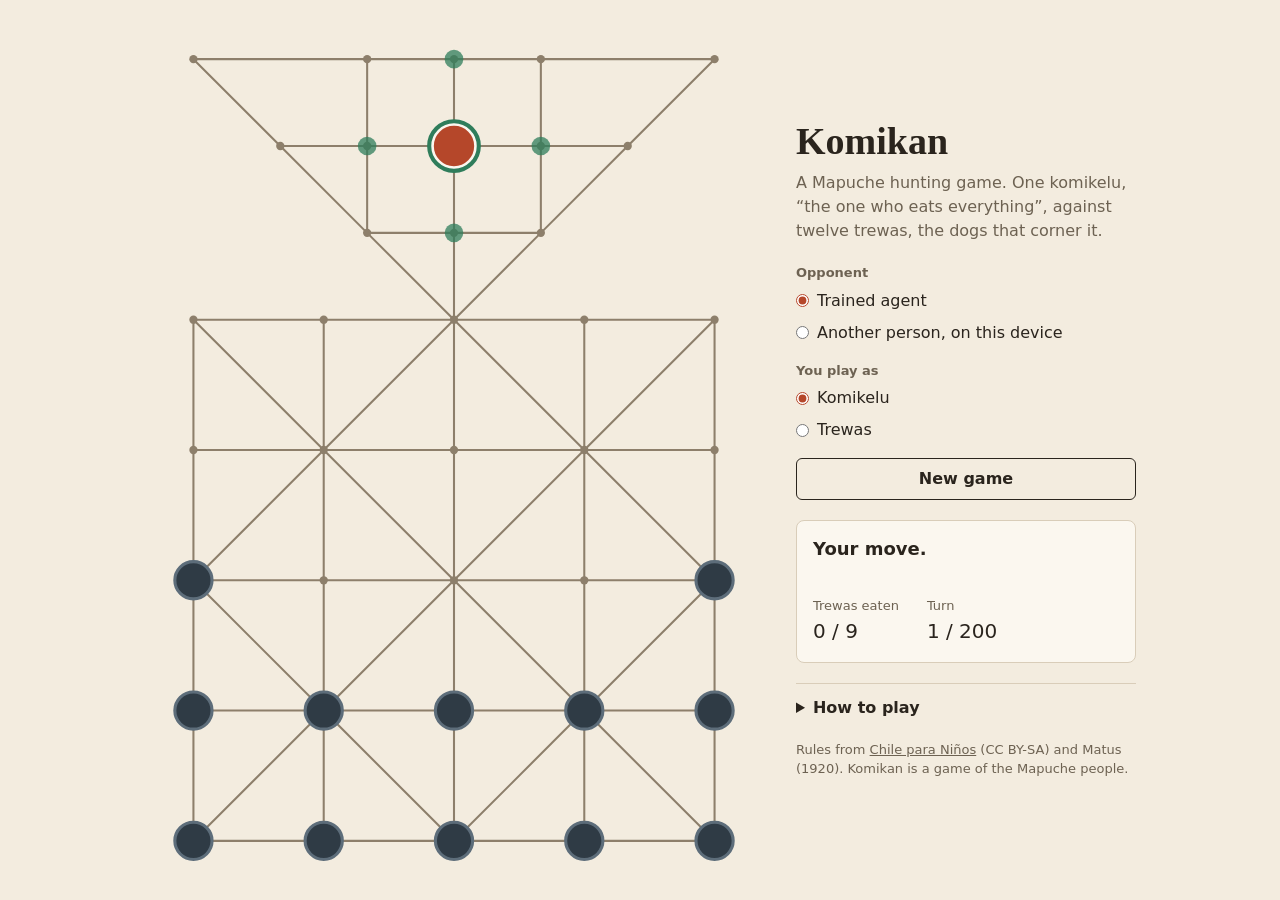
==== index.html @ dd30a128 "Add Komikan engine, Gymnasium env, trained agents and web game Rules engine with tests from the work" ====
<!doctype html>
<html lang="en">
<head>
  <meta charset="utf-8">
  <meta name="viewport" content="width=device-width, initial-scale=1">
  <title>Komikan</title>
  <meta name="description" content="Play Komikan, a traditional Mapuche hunting board game, against a friend or a trained reinforcement-learning agent.">
  <link rel="stylesheet" href="style.css">
</head>
<body>
  <main>
    <section class="board-area">
      <svg id="board" role="group" aria-label="Komikan board"></svg>
    </section>

    <aside class="panel">
      <header>
        <h1>Komikan</h1>
        <p class="lede">A Mapuche hunting game. One komikelu, “the one who eats everything”, against twelve trewas, the dogs that corner it.</p>
      </header>

      <form id="setup">
        <fieldset>
          <legend>Opponent</legend>
          <label><input type="radio" name="mode" value="agent" checked> Trained agent</label>
          <label><input type="radio" name="mode" value="human"> Another person, on this device</label>
        </fieldset>
        <fieldset id="role-choice">
          <legend>You play as</legend>
          <label><input type="radio" name="role" value="0" checked> Komikelu</label>
          <label><input type="radio" name="role" value="1"> Trewas</label>
        </fieldset>
        <p id="agent-note" class="note" hidden></p>
        <button type="submit" class="secondary">New game</button>
      </form>

      <div class="status">
        <p id="status" aria-live="polite"></p>
        <button id="end-turn" type="button" hidden>End turn</button>
        <dl>
          <div><dt>Trewas eaten</dt><dd id="captured"></dd></div>
          <div><dt>Turn</dt><dd id="turn"></dd></div>
        </dl>
      </div>

      <details>
        <summary>How to play</summary>
        <ul>
          <li>The komikelu moves first. Then players take turns.</li>
          <li>Every piece moves one point along a line, forwards or backwards.</li>
          <li>The komikelu can eat a trewa by jumping over it in a straight line onto an empty point. It may keep jumping in the same turn, or stop.</li>
          <li>Trewas can't jump or eat. They win by leaving the komikelu with no possible move.</li>
          <li>The komikelu wins by eating 9 trewas.</li>
          <li>Added for this version: a game still going after 200 turns is a draw.</li>
        </ul>
      </details>

      <footer>
        Rules from <a href="https://www.chileparaninos.cl">Chile para Niños</a> (CC BY-SA) and Matus (1920).
        Komikan is a game of the Mapuche people.
      </footer>
    </aside>
  </main>
  <script src="engine.js"></script>
  <script src="app.js"></script>
</body>
</html>
---- style.css ----
:root {
  color-scheme: light dark;
  --bg: #f3ecdf;
  --surface: #fbf7ef;
  --ink: #2a241d;
  --muted: #6d6252;
  --line: #8d7f6b;
  --rule: #d9cdb9;
  --komikelu: #b5472a;
  --trewa: #2f3b45;
  --trewa-edge: #5d6d7a;
  --target: #2f7d5b;
  --capture: #b5472a;
  --trail: #d9a441;
  --button: #2a241d;
  --button-ink: #fbf7ef;
}

@media (prefers-color-scheme: dark) {
  :root {
    --bg: #1d1a16;
    --surface: #27231e;
    --ink: #eee6d8;
    --muted: #a99d8b;
    --line: #85796a;
    --rule: #40392f;
    --komikelu: #e0704c;
    --trewa: #c4d0d9;
    --trewa-edge: #8fa0ad;
    --target: #5cc096;
    --capture: #e0704c;
    --trail: #d9a441;
    --button: #eee6d8;
    --button-ink: #1d1a16;
  }
}

* { box-sizing: border-box; }

body {
  margin: 0;
  background: var(--bg);
  color: var(--ink);
  font: 16px/1.5 ui-sans-serif, system-ui, -apple-system, "Segoe UI", sans-serif;
}

main {
  display: grid;
  grid-template-columns: minmax(0, 1fr) 340px;
  gap: 32px;
  max-width: 1040px;
  min-height: 100vh;
  margin: 0 auto;
  padding: 24px;
  align-items: center;
}

.board-area { display: flex; justify-content: center; }

#board { display: block; width: 100%; max-height: calc(100vh - 48px); touch-action: manipulation; }

#board .line { stroke: var(--line); stroke-width: 2; stroke-linecap: round; }
#board .dot { fill: var(--line); }
#board .trail { stroke: var(--trail); stroke-width: 7; stroke-linecap: round; opacity: .75; }

#board .piece { transition: transform .28s ease, opacity .28s ease; pointer-events: none; }
#board .piece circle { stroke-width: 3; }
#board .piece.komikelu circle { fill: var(--komikelu); stroke: var(--surface); }
#board .piece.trewa circle { fill: var(--trewa); stroke: var(--trewa-edge); }
#board .piece.eaten { opacity: 0; }

#board .hit { fill: transparent; outline: none; }
#board .ring { fill: none; stroke: transparent; stroke-width: 4; pointer-events: none; }
#board .target { fill: var(--target); opacity: 0; pointer-events: none; }

#board .point.movable .hit { cursor: pointer; }
#board .point.movable .ring { stroke: var(--target); stroke-width: 2; }
#board .point.movable:hover .ring,
#board .point.movable .hit:focus-visible ~ .ring { stroke: var(--muted); }
#board .point.selected .ring { stroke: var(--target); stroke-width: 4; }

#board .point.can-step .hit,
#board .point.can-jump .hit { cursor: pointer; }
#board .point.can-step .target { opacity: .75; }
#board .point.can-jump .target { opacity: .9; fill: var(--capture); }
#board .point.can-step:hover .ring,
#board .point.can-step .hit:focus-visible ~ .ring { stroke: var(--target); }
#board .point.can-jump:hover .ring,
#board .point.can-jump .hit:focus-visible ~ .ring { stroke: var(--capture); }

.panel { display: flex; flex-direction: column; gap: 20px; }

h1 { margin: 0; font: 600 38px/1.1 ui-serif, Georgia, "Times New Roman", serif; }
.lede { margin: 8px 0 0; color: var(--muted); }

form { display: flex; flex-direction: column; gap: 14px; }
fieldset { margin: 0; padding: 0; border: 0; display: flex; flex-direction: column; gap: 4px; }
fieldset[disabled] { opacity: .45; }
legend { padding: 0; margin-bottom: 4px; font-size: 13px; font-weight: 600; color: var(--muted); }
label { display: flex; align-items: center; gap: 8px; min-height: 28px; cursor: pointer; }
input[type="radio"] { accent-color: var(--komikelu); margin: 0; }
.note { margin: 0; font-size: 14px; color: var(--muted); }

button {
  font: inherit;
  font-weight: 600;
  min-height: 42px;
  padding: 0 16px;
  border-radius: 6px;
  cursor: pointer;
  border: 1.5px solid var(--button);
  background: var(--button);
  color: var(--button-ink);
}
button.secondary { background: transparent; color: var(--ink); }
button:focus-visible, summary:focus-visible, input:focus-visible, a:focus-visible { outline: 2px solid var(--target); outline-offset: 2px; }

.status {
  display: flex;
  flex-direction: column;
  gap: 12px;
  padding: 16px;
  border-radius: 8px;
  background: var(--surface);
  border: 1px solid var(--rule);
}
#status { margin: 0; font-weight: 600; font-size: 18px; line-height: 1.3; min-height: 2.6em; }
dl { display: flex; gap: 28px; margin: 0; }
dt { font-size: 13px; color: var(--muted); }
dd { margin: 0; font-size: 20px; font-variant-numeric: tabular-nums; }

details { border-top: 1px solid var(--rule); padding-top: 12px; }
summary { cursor: pointer; font-weight: 600; }
details ul { margin: 10px 0 0; padding-left: 18px; font-size: 15px; }
details li { margin-bottom: 6px; }

footer { font-size: 13px; color: var(--muted); }
a { color: inherit; }

@media (max-width: 760px) {
  main { grid-template-columns: minmax(0, 1fr); padding: 16px; gap: 20px; align-items: start; }
  #board { max-height: none; }
  /* Keep the live game status beside the board; setup and rules come after it. */
  .panel { display: contents; }
  .panel header { order: -1; }
  .board-area { order: 0; }
  .status { order: 1; }
  #setup { order: 2; }
  details { order: 3; }
  footer { order: 4; }
  h1 { font-size: 30px; }
}

@media (prefers-reduced-motion: reduce) {
  #board .piece { transition: none; }
}
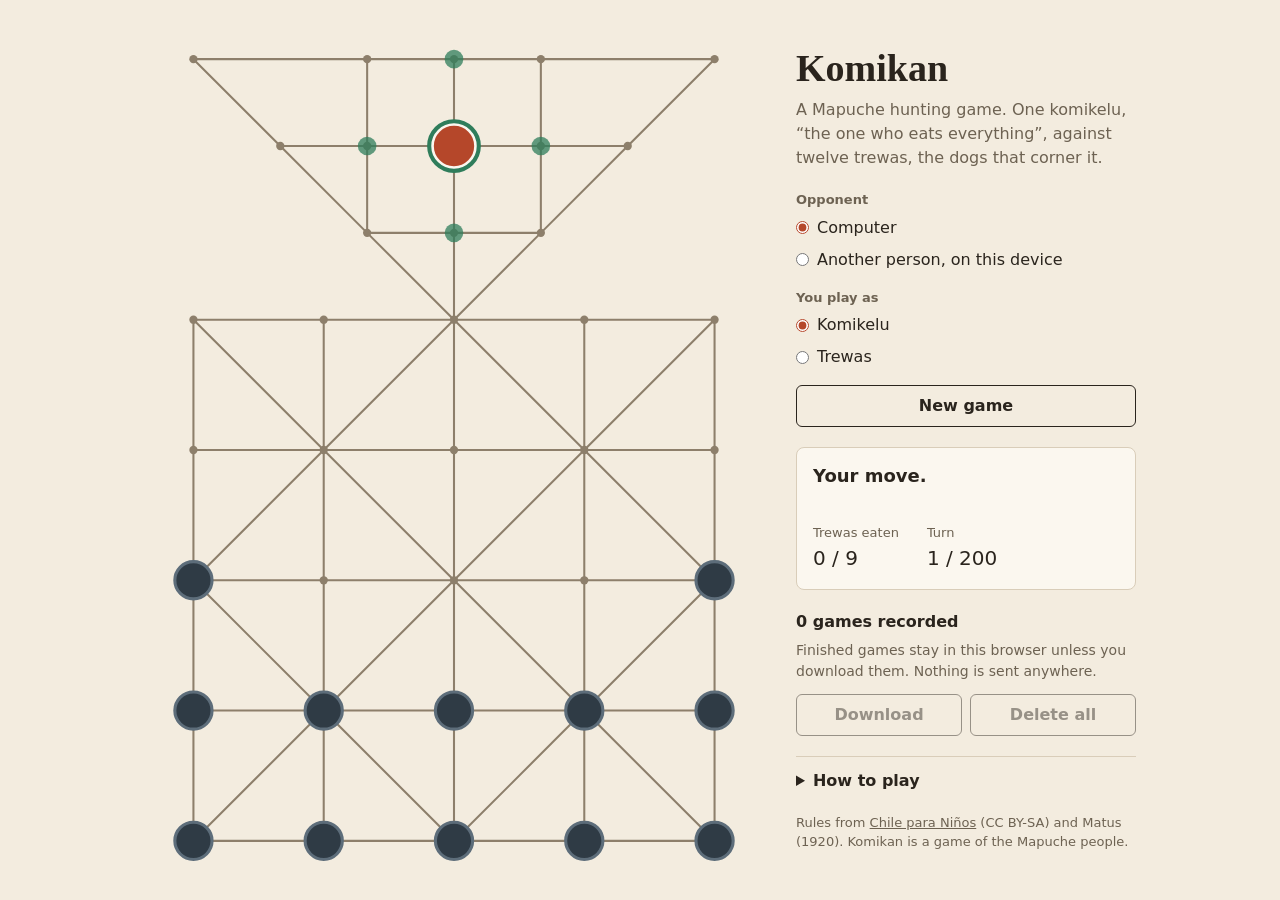
==== commit 96f26b4c: "Add search trewas opponent, recording, experiments and source link The site's trewas opponent is now" ====
--- a/index.html
+++ b/index.html
@@ -4,7 +4,7 @@
   <meta charset="utf-8">
   <meta name="viewport" content="width=device-width, initial-scale=1">
   <title>Komikan</title>
-  <meta name="description" content="Play Komikan, a traditional Mapuche hunting board game, against a friend or a trained reinforcement-learning agent.">
+  <meta name="description" content="Play Komikan, a traditional Mapuche hunting board game, against a friend or the computer.">
   <link rel="stylesheet" href="style.css">
 </head>
 <body>
@@ -22,7 +22,7 @@
       <form id="setup">
         <fieldset>
           <legend>Opponent</legend>
-          <label><input type="radio" name="mode" value="agent" checked> Trained agent</label>
+          <label><input type="radio" name="mode" value="agent" checked> Computer</label>
           <label><input type="radio" name="mode" value="human"> Another person, on this device</label>
         </fieldset>
         <fieldset id="role-choice">
@@ -43,6 +43,16 @@
         </dl>
       </div>
 
+      <section id="recordings" class="recordings" aria-label="Recorded games">
+        <p id="recorded-count" class="recorded-count"></p>
+        <p class="note">Finished games stay in this browser unless you download them. Nothing is sent anywhere.</p>
+        <p id="recording-warning" class="note" hidden>This browser isn't keeping them, so they'll be lost when you close the page. Download them before you leave.</p>
+        <div class="recording-actions">
+          <button id="download-games" type="button" class="secondary">Download</button>
+          <button id="clear-games" type="button" class="secondary">Delete all</button>
+        </div>
+      </section>
+
       <details>
         <summary>How to play</summary>
         <ul>
@@ -56,12 +66,13 @@
       </details>
 
       <footer>
-        Rules from <a href="https://www.chileparaninos.cl">Chile para Niños</a> (CC BY-SA) and Matus (1920).
+        Rules from <a href="https://www.chileparaninos.gob.cl/639/w3-article-639005.html">Chile para Niños</a> (CC BY-SA) and Matus (1920).
         Komikan is a game of the Mapuche people.
       </footer>
     </aside>
   </main>
   <script src="engine.js"></script>
+  <script src="search.js"></script>
   <script src="app.js"></script>
 </body>
 </html>
--- a/style.css
+++ b/style.css
@@ -129,6 +129,13 @@
 dt { font-size: 13px; color: var(--muted); }
 dd { margin: 0; font-size: 20px; font-variant-numeric: tabular-nums; }
 
+button:disabled { opacity: .45; cursor: default; }
+
+.recordings { display: flex; flex-direction: column; gap: 6px; }
+.recorded-count { margin: 0; font-weight: 600; }
+.recording-actions { display: flex; gap: 8px; margin-top: 6px; }
+.recording-actions button { flex: 1; }
+
 details { border-top: 1px solid var(--rule); padding-top: 12px; }
 summary { cursor: pointer; font-weight: 600; }
 details ul { margin: 10px 0 0; padding-left: 18px; font-size: 15px; }
@@ -146,8 +153,9 @@
   .board-area { order: 0; }
   .status { order: 1; }
   #setup { order: 2; }
-  details { order: 3; }
-  footer { order: 4; }
+  .recordings { order: 3; }
+  details { order: 4; }
+  footer { order: 5; }
   h1 { font-size: 30px; }
 }
 
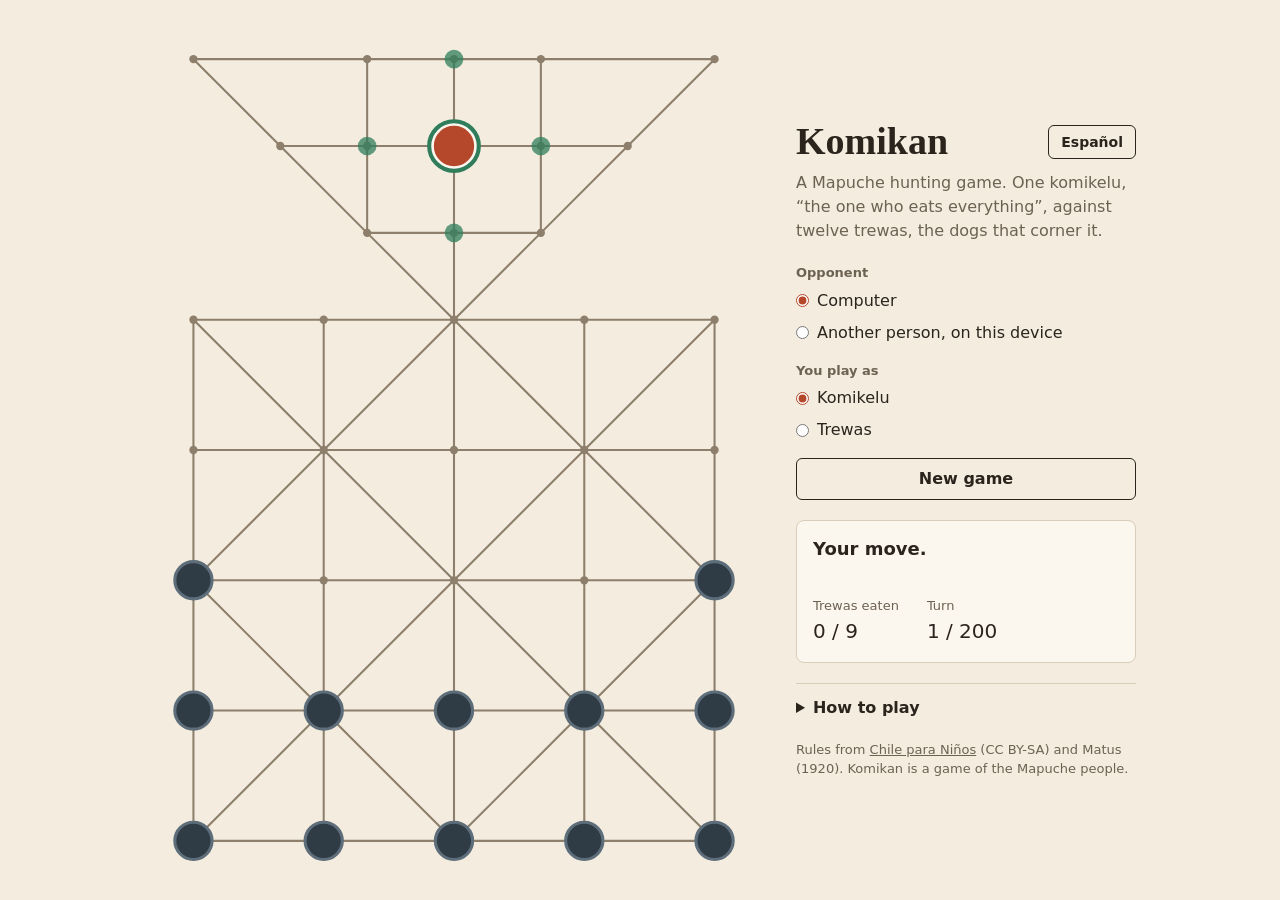
==== commit 2d3efc50: "Add an English/Spanish language button to the site All page text, game messages and accessibility la" ====
--- a/index.html
+++ b/index.html
@@ -4,68 +4,71 @@
   <meta charset="utf-8">
   <meta name="viewport" content="width=device-width, initial-scale=1">
   <title>Komikan</title>
-  <meta name="description" content="Play Komikan, a traditional Mapuche hunting board game, against a friend or the computer.">
+  <meta id="description" name="description" content="Play Komikan, a traditional Mapuche hunting board game, against a friend or the computer.">
   <link rel="stylesheet" href="style.css">
 </head>
 <body>
   <main>
     <section class="board-area">
-      <svg id="board" role="group" aria-label="Komikan board"></svg>
+      <svg id="board" role="group" aria-label="Komikan board" data-i18n-aria="board"></svg>
     </section>
 
     <aside class="panel">
       <header>
-        <h1>Komikan</h1>
-        <p class="lede">A Mapuche hunting game. One komikelu, “the one who eats everything”, against twelve trewas, the dogs that corner it.</p>
+        <div class="title-row">
+          <h1>Komikan</h1>
+          <button id="language" type="button" class="secondary language" lang="es" aria-label="Cambiar a español">Español</button>
+        </div>
+        <p class="lede" data-i18n="lede">A Mapuche hunting game. One komikelu, “the one who eats everything”, against twelve trewas, the dogs that corner it.</p>
       </header>
 
       <form id="setup">
         <fieldset>
-          <legend>Opponent</legend>
-          <label><input type="radio" name="mode" value="agent" checked> Computer</label>
-          <label><input type="radio" name="mode" value="human"> Another person, on this device</label>
+          <legend data-i18n="opponent">Opponent</legend>
+          <label><input type="radio" name="mode" value="agent" checked> <span data-i18n="computer">Computer</span></label>
+          <label><input type="radio" name="mode" value="human"> <span data-i18n="anotherPerson">Another person, on this device</span></label>
         </fieldset>
         <fieldset id="role-choice">
-          <legend>You play as</legend>
-          <label><input type="radio" name="role" value="0" checked> Komikelu</label>
-          <label><input type="radio" name="role" value="1"> Trewas</label>
+          <legend data-i18n="playAs">You play as</legend>
+          <label><input type="radio" name="role" value="0" checked> <span data-i18n="komikelu">Komikelu</span></label>
+          <label><input type="radio" name="role" value="1"> <span data-i18n="trewas">Trewas</span></label>
         </fieldset>
         <p id="agent-note" class="note" hidden></p>
-        <button type="submit" class="secondary">New game</button>
+        <button type="submit" class="secondary" data-i18n="newGame">New game</button>
       </form>
 
       <div class="status">
         <p id="status" aria-live="polite"></p>
-        <button id="end-turn" type="button" hidden>End turn</button>
+        <button id="end-turn" type="button" hidden data-i18n="endTurn">End turn</button>
         <dl>
-          <div><dt>Trewas eaten</dt><dd id="captured"></dd></div>
-          <div><dt>Turn</dt><dd id="turn"></dd></div>
+          <div><dt data-i18n="trewasEaten">Trewas eaten</dt><dd id="captured"></dd></div>
+          <div><dt data-i18n="turn">Turn</dt><dd id="turn"></dd></div>
         </dl>
       </div>
 
-      <section id="recordings" class="recordings" aria-label="Recorded games">
+      <section id="recordings" class="recordings" aria-label="Recorded games" data-i18n-aria="recordedGames">
         <p id="recorded-count" class="recorded-count"></p>
-        <p class="note">Finished games stay in this browser unless you download them. Nothing is sent anywhere.</p>
-        <p id="recording-warning" class="note" hidden>This browser isn't keeping them, so they'll be lost when you close the page. Download them before you leave.</p>
+        <p class="note" data-i18n="recordingNote">Finished games stay in this browser unless you download them. Nothing is sent anywhere.</p>
+        <p id="recording-warning" class="note" hidden data-i18n="recordingWarning">This browser isn't keeping them, so they'll be lost when you close the page. Download them before you leave.</p>
         <div class="recording-actions">
-          <button id="download-games" type="button" class="secondary">Download</button>
-          <button id="clear-games" type="button" class="secondary">Delete all</button>
+          <button id="download-games" type="button" class="secondary" data-i18n="download">Download</button>
+          <button id="clear-games" type="button" class="secondary" data-i18n="deleteAll">Delete all</button>
         </div>
       </section>
 
       <details>
-        <summary>How to play</summary>
+        <summary data-i18n="howToPlay">How to play</summary>
         <ul>
-          <li>The komikelu moves first. Then players take turns.</li>
-          <li>Every piece moves one point along a line, forwards or backwards.</li>
-          <li>The komikelu can eat a trewa by jumping over it in a straight line onto an empty point. It may keep jumping in the same turn, or stop.</li>
-          <li>Trewas can't jump or eat. They win by leaving the komikelu with no possible move.</li>
-          <li>The komikelu wins by eating 9 trewas.</li>
-          <li>Added for this version: a game still going after 200 turns is a draw.</li>
+          <li data-i18n="rule1">The komikelu moves first. Then players take turns.</li>
+          <li data-i18n="rule2">Every piece moves one point along a line, forwards or backwards.</li>
+          <li data-i18n="rule3">The komikelu can eat a trewa by jumping over it in a straight line onto an empty point. It may keep jumping in the same turn, or stop.</li>
+          <li data-i18n="rule4">Trewas can't jump or eat. They win by leaving the komikelu with no possible move.</li>
+          <li data-i18n="rule5">The komikelu wins by eating 9 trewas.</li>
+          <li data-i18n="rule6">Added for this version: a game still going after 200 turns is a draw.</li>
         </ul>
       </details>
 
-      <footer>
+      <footer data-i18n-html="footer">
         Rules from <a href="https://www.chileparaninos.gob.cl/639/w3-article-639005.html">Chile para Niños</a> (CC BY-SA) and Matus (1920).
         Komikan is a game of the Mapuche people.
       </footer>
@@ -73,6 +76,7 @@
   </main>
   <script src="engine.js"></script>
   <script src="search.js"></script>
+  <script src="i18n.js"></script>
   <script src="app.js"></script>
 </body>
 </html>
--- a/style.css
+++ b/style.css
@@ -92,6 +92,8 @@
 
 h1 { margin: 0; font: 600 38px/1.1 ui-serif, Georgia, "Times New Roman", serif; }
 .lede { margin: 8px 0 0; color: var(--muted); }
+.title-row { display: flex; align-items: center; justify-content: space-between; gap: 12px; }
+button.language { min-height: 34px; padding: 0 12px; font-size: 14px; flex: none; }
 
 form { display: flex; flex-direction: column; gap: 14px; }
 fieldset { margin: 0; padding: 0; border: 0; display: flex; flex-direction: column; gap: 4px; }
@@ -132,6 +134,7 @@
 button:disabled { opacity: .45; cursor: default; }
 
 .recordings { display: flex; flex-direction: column; gap: 6px; }
+.recordings[hidden] { display: none; }
 .recorded-count { margin: 0; font-weight: 600; }
 .recording-actions { display: flex; gap: 8px; margin-top: 6px; }
 .recording-actions button { flex: 1; }
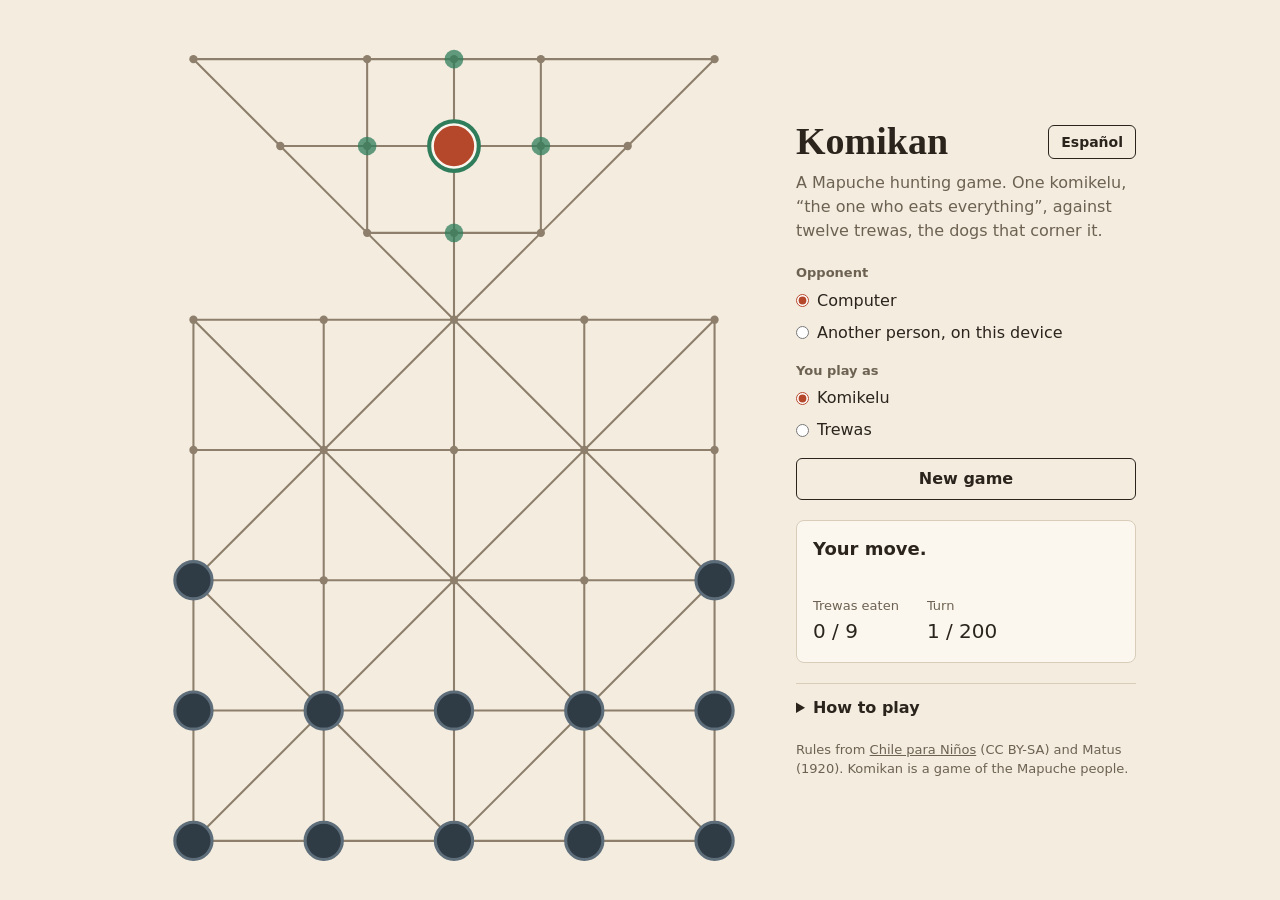
==== commit e76503b6: "Keep the recording panel hidden while the site loads It was only hidden after the agent data had loa" ====
--- a/index.html
+++ b/index.html
@@ -5,7 +5,7 @@
   <meta name="viewport" content="width=device-width, initial-scale=1">
   <title>Komikan</title>
   <meta id="description" name="description" content="Play Komikan, a traditional Mapuche hunting board game, against a friend or the computer.">
-  <link rel="stylesheet" href="style.css">
+  <link rel="stylesheet" href="style.css?v=5">
 </head>
 <body>
   <main>
@@ -46,7 +46,7 @@
         </dl>
       </div>
 
-      <section id="recordings" class="recordings" aria-label="Recorded games" data-i18n-aria="recordedGames">
+      <section id="recordings" class="recordings" aria-label="Recorded games" data-i18n-aria="recordedGames" hidden>
         <p id="recorded-count" class="recorded-count"></p>
         <p class="note" data-i18n="recordingNote">Finished games stay in this browser unless you download them. Nothing is sent anywhere.</p>
         <p id="recording-warning" class="note" hidden data-i18n="recordingWarning">This browser isn't keeping them, so they'll be lost when you close the page. Download them before you leave.</p>
@@ -74,9 +74,9 @@
       </footer>
     </aside>
   </main>
-  <script src="engine.js"></script>
-  <script src="search.js"></script>
-  <script src="i18n.js"></script>
-  <script src="app.js"></script>
+  <script src="engine.js?v=5"></script>
+  <script src="search.js?v=5"></script>
+  <script src="i18n.js?v=5"></script>
+  <script src="app.js?v=5"></script>
 </body>
 </html>
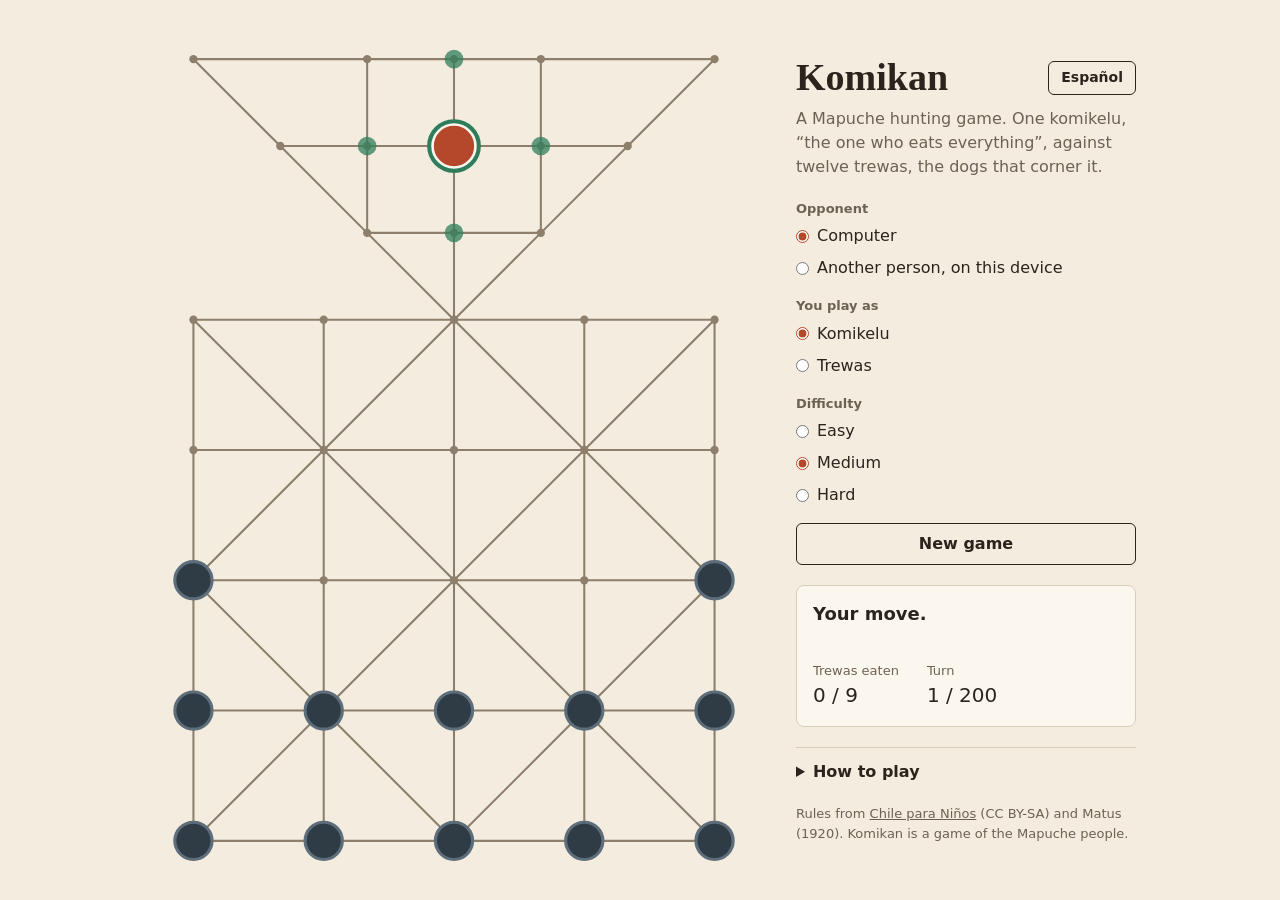
==== commit 414212cf: "Add a three-level difficulty choice for the computer's trewas Easy, medium and hard set the squeeze " ====
--- a/index.html
+++ b/index.html
@@ -5,7 +5,7 @@
   <meta name="viewport" content="width=device-width, initial-scale=1">
   <title>Komikan</title>
   <meta id="description" name="description" content="Play Komikan, a traditional Mapuche hunting board game, against a friend or the computer.">
-  <link rel="stylesheet" href="style.css?v=5">
+  <link rel="stylesheet" href="style.css?v=6">
 </head>
 <body>
   <main>
@@ -32,6 +32,12 @@
           <legend data-i18n="playAs">You play as</legend>
           <label><input type="radio" name="role" value="0" checked> <span data-i18n="komikelu">Komikelu</span></label>
           <label><input type="radio" name="role" value="1"> <span data-i18n="trewas">Trewas</span></label>
+        </fieldset>
+        <fieldset id="difficulty">
+          <legend data-i18n="difficulty">Difficulty</legend>
+          <label><input type="radio" name="level" value="3"> <span data-i18n="easy">Easy</span></label>
+          <label><input type="radio" name="level" value="4" checked> <span data-i18n="medium">Medium</span></label>
+          <label><input type="radio" name="level" value="5"> <span data-i18n="hard">Hard</span></label>
         </fieldset>
         <p id="agent-note" class="note" hidden></p>
         <button type="submit" class="secondary" data-i18n="newGame">New game</button>
@@ -74,9 +80,9 @@
       </footer>
     </aside>
   </main>
-  <script src="engine.js?v=5"></script>
-  <script src="search.js?v=5"></script>
-  <script src="i18n.js?v=5"></script>
-  <script src="app.js?v=5"></script>
+  <script src="engine.js?v=6"></script>
+  <script src="search.js?v=6"></script>
+  <script src="i18n.js?v=6"></script>
+  <script src="app.js?v=6"></script>
 </body>
 </html>
--- a/style.css
+++ b/style.css
@@ -134,7 +134,7 @@
 button:disabled { opacity: .45; cursor: default; }
 
 .recordings { display: flex; flex-direction: column; gap: 6px; }
-.recordings[hidden] { display: none; }
+[hidden] { display: none !important; }  /* display rules on the page mustn't override hiding */
 .recorded-count { margin: 0; font-weight: 600; }
 .recording-actions { display: flex; gap: 8px; margin-top: 6px; }
 .recording-actions button { flex: 1; }
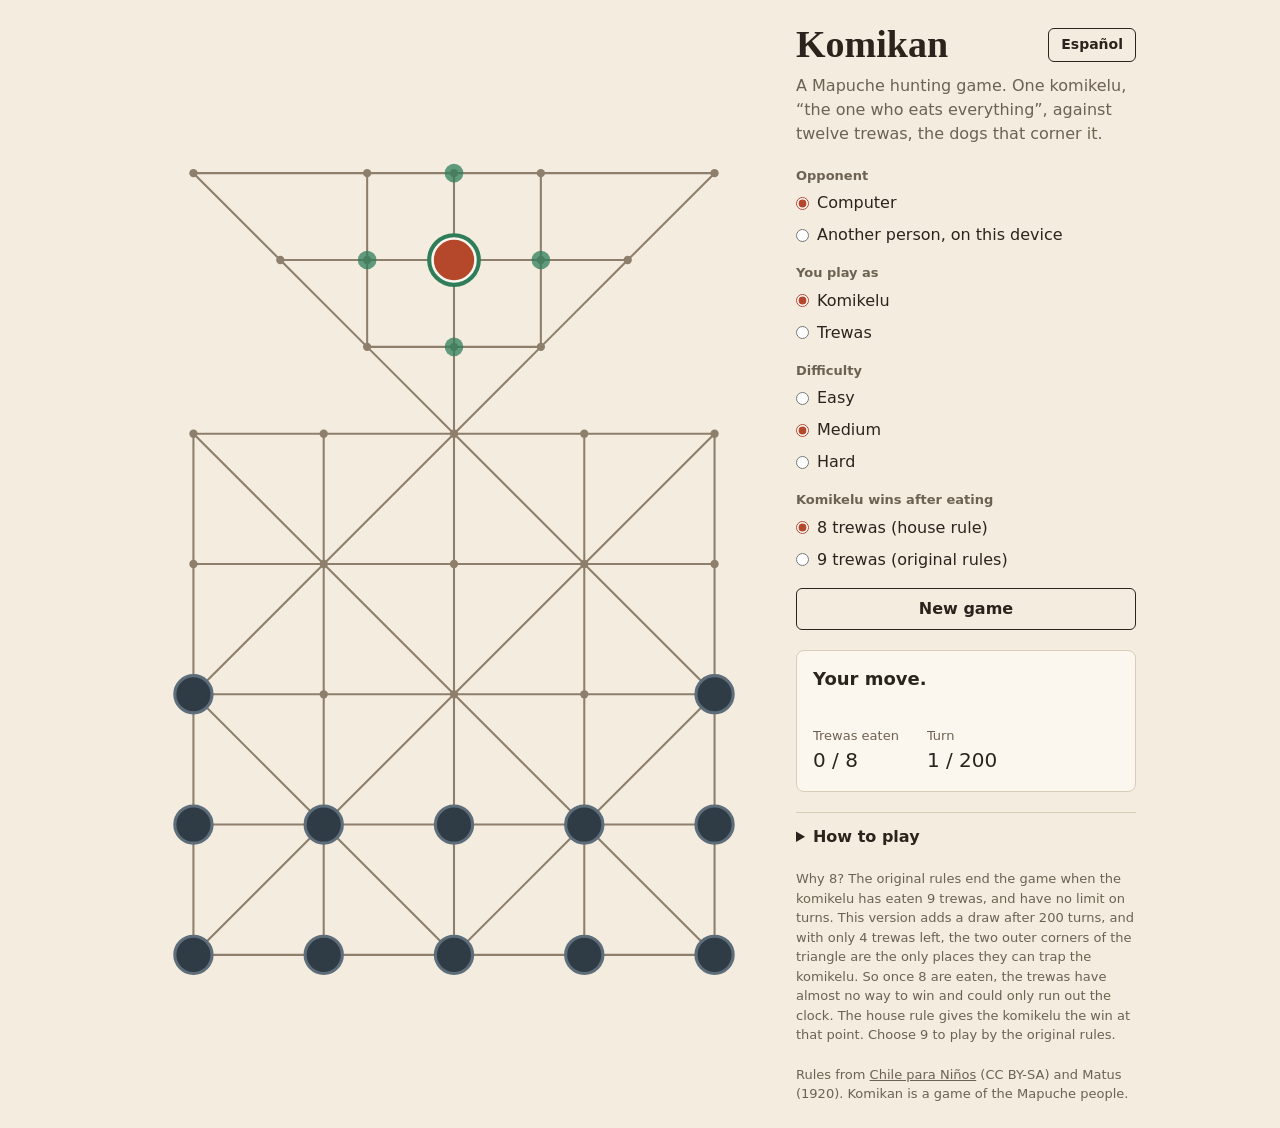
==== commit c5d5e4bb: "Make 8 captures the site's default win for the komikelu, with 9 as an option With 4 trewas left they" ====
--- a/index.html
+++ b/index.html
@@ -5,7 +5,7 @@
   <meta name="viewport" content="width=device-width, initial-scale=1">
   <title>Komikan</title>
   <meta id="description" name="description" content="Play Komikan, a traditional Mapuche hunting board game, against a friend or the computer.">
-  <link rel="stylesheet" href="style.css?v=6">
+  <link rel="stylesheet" href="style.css?v=7">
 </head>
 <body>
   <main>
@@ -39,6 +39,11 @@
           <label><input type="radio" name="level" value="4" checked> <span data-i18n="medium">Medium</span></label>
           <label><input type="radio" name="level" value="5"> <span data-i18n="hard">Hard</span></label>
         </fieldset>
+        <fieldset id="captures-choice">
+          <legend data-i18n="capturesLegend">Komikelu wins after eating</legend>
+          <label><input type="radio" name="captures" value="8" checked> <span data-i18n="captures8">8 trewas (house rule)</span></label>
+          <label><input type="radio" name="captures" value="9"> <span data-i18n="captures9">9 trewas (original rules)</span></label>
+        </fieldset>
         <p id="agent-note" class="note" hidden></p>
         <button type="submit" class="secondary" data-i18n="newGame">New game</button>
       </form>
@@ -69,10 +74,12 @@
           <li data-i18n="rule2">Every piece moves one point along a line, forwards or backwards.</li>
           <li data-i18n="rule3">The komikelu can eat a trewa by jumping over it in a straight line onto an empty point. It may keep jumping in the same turn, or stop.</li>
           <li data-i18n="rule4">Trewas can't jump or eat. They win by leaving the komikelu with no possible move.</li>
-          <li data-i18n="rule5">The komikelu wins by eating 9 trewas.</li>
+          <li id="rule-captures">The komikelu wins by eating 8 trewas.</li>
           <li data-i18n="rule6">Added for this version: a game still going after 200 turns is a draw.</li>
         </ul>
       </details>
+
+      <p class="note house-rule" data-i18n="houseRuleNote"></p>
 
       <footer data-i18n-html="footer">
         Rules from <a href="https://www.chileparaninos.gob.cl/639/w3-article-639005.html">Chile para Niños</a> (CC BY-SA) and Matus (1920).
@@ -80,9 +87,9 @@
       </footer>
     </aside>
   </main>
-  <script src="engine.js?v=6"></script>
-  <script src="search.js?v=6"></script>
-  <script src="i18n.js?v=6"></script>
-  <script src="app.js?v=6"></script>
+  <script src="engine.js?v=7"></script>
+  <script src="search.js?v=7"></script>
+  <script src="i18n.js?v=7"></script>
+  <script src="app.js?v=7"></script>
 </body>
 </html>
--- a/style.css
+++ b/style.css
@@ -144,6 +144,7 @@
 details ul { margin: 10px 0 0; padding-left: 18px; font-size: 15px; }
 details li { margin-bottom: 6px; }
 
+.house-rule { margin: 0; font-size: 13px; color: var(--muted); }
 footer { font-size: 13px; color: var(--muted); }
 a { color: inherit; }
 
@@ -158,7 +159,8 @@
   #setup { order: 2; }
   .recordings { order: 3; }
   details { order: 4; }
-  footer { order: 5; }
+  .house-rule { order: 5; }
+  footer { order: 6; }
   h1 { font-size: 30px; }
 }
 
